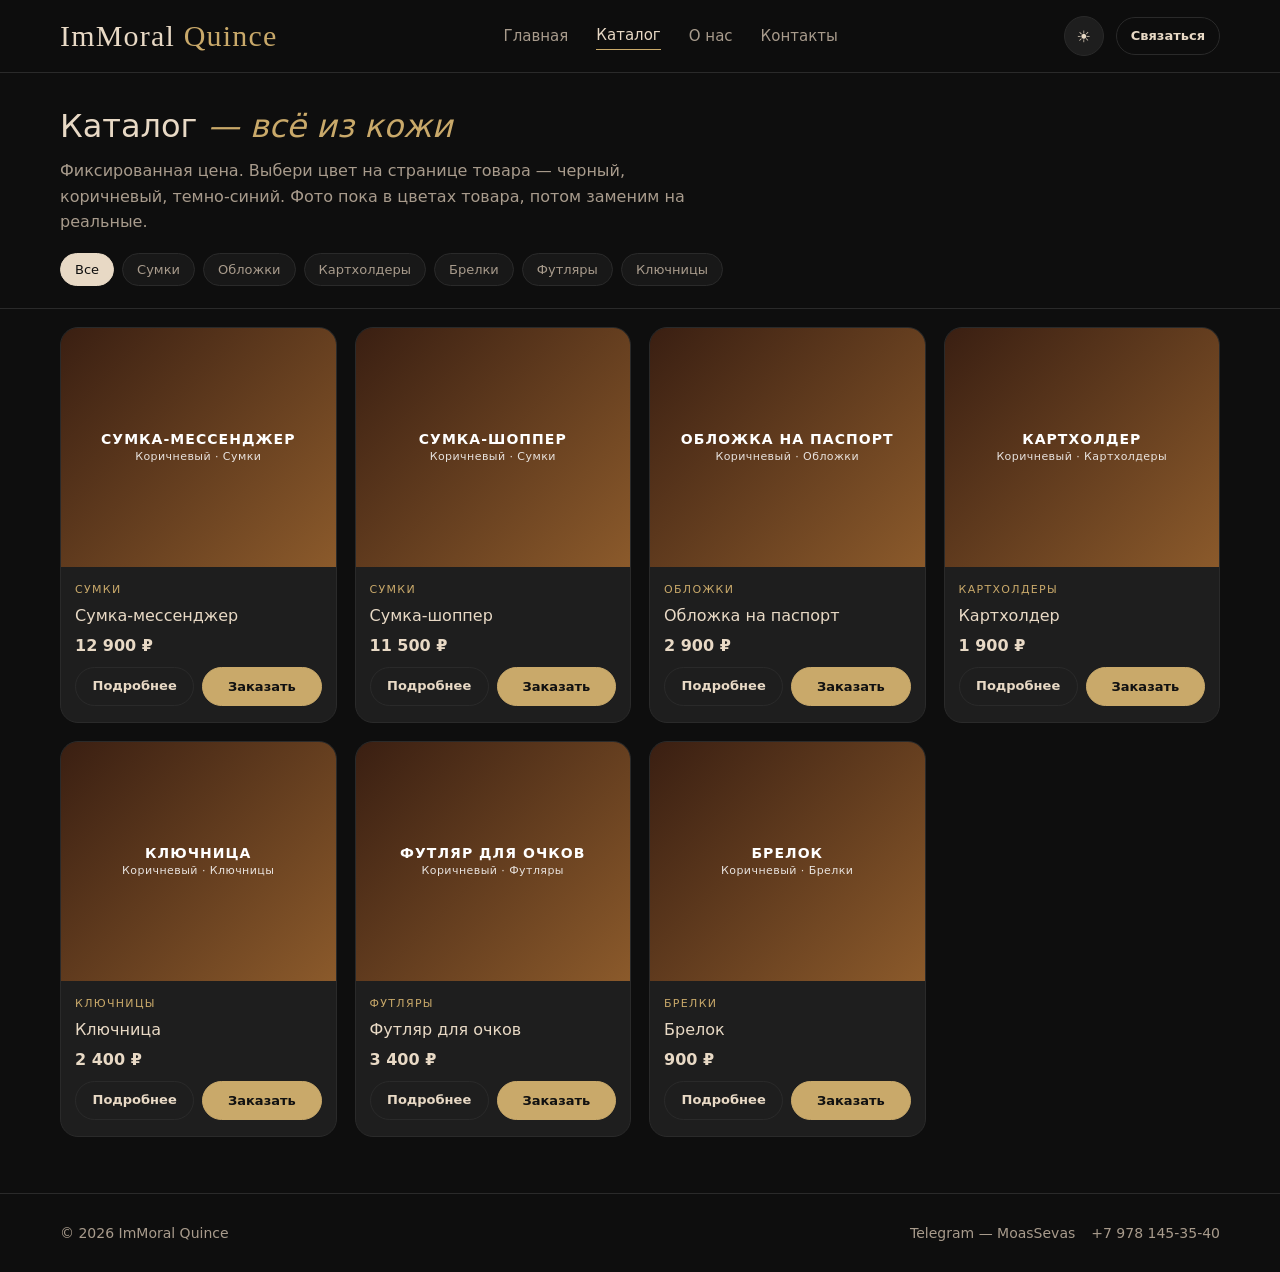
==== catalog.html @ f02e08cb "feat: ImMoral Quince v1 - catalog, product page, themes, order modal" ====
<!doctype html>
<html lang="ru">
<head>
<meta charset="utf-8" />
<meta name="viewport" content="width=device-width,initial-scale=1" />
<title>Каталог — ImMoral Quince</title>
<link rel="stylesheet" href="assets/css/style.css?v=3" />
</head>
<body>
<header class="header">
  <div class="container header__inner">
    <a href="index.html" class="logo">ImMoral <span>Quince</span></a>
    <nav class="nav" id="nav">
      <a href="index.html">Главная</a>
      <a href="catalog.html" class="active">Каталог</a>
      <a href="index.html#about">О нас</a>
      <a href="index.html#contacts">Контакты</a>
    </nav>
    <div class="header__actions">
      <button class="theme-toggle" id="themeToggle" aria-label="Переключить тему">☀️</button>
      <a href="index.html#contacts" class="btn btn--ghost btn--sm">Связаться</a>
      <button class="burger" id="burger">☰</button>
    </div>
  </div>
</header>

<div class="container" style="padding:28px 20px 0">
  <h1 style="font-size:32px; font-weight:400">Каталог <span style="color:var(--accent); font-style:italic">— всё из кожи</span></h1>
  <p style="color:var(--text-muted); margin-top:6px; max-width:640px">Фиксированная цена. Выбери цвет на странице товара — черный, коричневый, темно-синий. Фото пока в цветах товара, потом заменим на реальные.</p>
  <div class="filters" style="margin-top:18px">
    <button class="chip active" data-cat="Все">Все</button>
    <button class="chip" data-cat="Сумки">Сумки</button>
    <button class="chip" data-cat="Обложки">Обложки</button>
    <button class="chip" data-cat="Картхолдеры">Картхолдеры</button>
    <button class="chip" data-cat="Брелки">Брелки</button>
    <button class="chip" data-cat="Футляры">Футляры</button>
    <button class="chip" data-cat="Ключницы">Ключницы</button>
  </div>
</div>

<section class="section" style="padding-top:18px">
  <div class="container">
    <div class="grid" id="catalogGrid"></div>
  </div>
</section>

<footer class="footer">
  <div class="container footer__grid">
    <div>© 2026 ImMoral Quince</div>
    <div style="display:flex; gap:16px">
      <a href="https://t.me/MoasSevas" target="_blank">Telegram — MoasSevas</a>
      <a href="tel:+79781453540">+7 978 145-35-40</a>
    </div>
  </div>
</footer>

<div class="modal" id="orderModal">
  <div class="modal__overlay"></div>
  <div class="modal__box">
    <button class="modal__close">✕</button>
    <div class="modal__title">Оформить заказ</div>
    <div class="modal__sub">Товар: <strong id="orderProductName">—</strong></div>
    <a id="tgBtn" href="https://t.me/MoasSevas" target="_blank" class="modal__btn modal__btn--tg">Написать в Telegram — MoasSevas ↗</a>
    <a href="tel:+79781453540" class="modal__btn modal__btn--phone">+7 978 145-35-40 📞</a>
    <div class="modal__hint">Доставка СДЭК по РФ · Оплата после согласования</div>
  </div>
</div>

<script src="assets/js/products.js"></script>
<script src="assets/js/app.js"></script>
</body>
</html>
---- assets/css/style.css ----
@font-face {
  font-family: 'CyrillicGothSHA';
  src: url('[data-uri]') format('woff2');
  font-weight: 400;
  font-style: normal;
  font-display: swap;
}

:root {
  --bg: #0E0E0E;
  --bg-soft: #181818;
  --bg-card: #1E1E1E;
  --text: #E8D9C5;
  --text-muted: #A89B8C;
  --accent: #C9A96A;
  --accent-hover: #D9B97E;
  --border: #2A2A2A;
  --overlay: rgba(0,0,0,0.7);
  --radius: 16px;
  --max: 1200px;
}

[data-theme="light"] {
  --bg: #F5F1E8;
  --bg-soft: #FFFFFF;
  --bg-card: #FFFFFF;
  --text: #1A1A1A;
  --text-muted: #6B5E52;
  --accent: #8B5A2B;
  --accent-hover: #A66E33;
  --border: #E8DDD0;
  --overlay: rgba(0,0,0,0.4);
}

* { box-sizing: border-box; margin: 0; padding: 0; }

html { scroll-behavior: smooth; }

body {
  font-family: Inter, system-ui, -apple-system, 'Segoe UI', Roboto, Helvetica, Arial, sans-serif;
  background: var(--bg);
  color: var(--text);
  line-height: 1.6;
  -webkit-font-smoothing: antialiased;
  transition: background 0.3s, color 0.3s;
}

a { color: inherit; text-decoration: none; }
img { max-width: 100%; display: block; }
button { font-family: inherit; cursor: pointer; }

.container {
  max-width: var(--max);
  margin: 0 auto;
  padding: 0 20px;
}

/* Header */
.header {
  position: sticky;
  top: 0;
  z-index: 50;
  background: color-mix(in srgb, var(--bg) 92%, transparent);
  backdrop-filter: blur(12px);
  border-bottom: 1px solid var(--border);
}
.header__inner {
  display: flex;
  align-items: center;
  justify-content: space-between;
  height: 72px;
  gap: 16px;
}
.logo {
  font-family: 'CyrillicGothSHA', 'CyrillicGoth', serif;
  font-weight: 400;
  font-size: 30px;
  letter-spacing: 0.04em;
  white-space: nowrap;
  line-height: 1;
}
.logo span { color: var(--accent); }

.nav { display: flex; gap: 28px; align-items: center; }
.nav a { font-size: 15px; color: var(--text-muted); transition: color .2s; }
.nav a:hover, .nav a.active { color: var(--text); }
.nav a.active { border-bottom: 1px solid var(--accent); padding-bottom: 2px; }

.header__actions { display: flex; gap: 12px; align-items: center; }
.btn { display: inline-flex; align-items: center; justify-content: center; gap: 8px; padding: 10px 18px; border-radius: 999px; font-size: 14px; font-weight: 700; border: 1px solid transparent; transition: all .2s; }
.btn--accent { background: var(--accent); color: #111; border-color: var(--accent); }
.btn--accent:hover { background: var(--accent-hover); transform: translateY(-1px); }
.btn--ghost { background: transparent; border-color: var(--border); color: var(--text); }
.btn--ghost:hover { border-color: var(--accent); color: var(--accent); }
.btn--sm { padding: 8px 14px; font-size: 13px; }

.theme-toggle {
  width: 40px; height: 40px; border-radius: 50%; border: 1px solid var(--border); background: var(--bg-card); color: var(--text); display: grid; place-items: center; font-size: 16px;
}
.burger { display: none; width: 40px; height: 40px; border: 1px solid var(--border); border-radius: 10px; background: var(--bg-card); }

/* Hero */
.hero { padding: 48px 0 32px; }
.hero__grid { display: grid; grid-template-columns: 1.15fr 0.85fr; gap: 32px; align-items: center; }
.hero__label { display: inline-flex; align-items: center; gap: 8px; font-size: 12px; letter-spacing: 0.14em; text-transform: uppercase; color: var(--accent); border: 1px solid var(--border); padding: 6px 12px; border-radius: 999px; margin-bottom: 18px; background: var(--bg-soft); }
.hero__title { font-family: Inter, system-ui, sans-serif; font-size: 48px; line-height: 0.95; font-weight: 400; letter-spacing: -0.01em; margin-bottom: 16px; }
.hero__title i { font-style: italic; color: var(--accent); }
.hero__desc { color: var(--text-muted); font-size: 17px; max-width: 540px; margin-bottom: 22px; }
.hero__cta { display: flex; gap: 12px; flex-wrap: wrap; margin-bottom: 18px; }
.hero__trust { display: flex; gap: 18px; flex-wrap: wrap; color: var(--text-muted); font-size: 13px; }
.hero__trust strong { color: var(--text); }
.hero__visual { position: relative; aspect-ratio: 4/3.2; background: var(--bg-soft); border: 1px solid var(--border); border-radius: 24px; overflow: hidden; display: grid; place-items: center; padding: 18px; }
.hero__visual-card { width: 100%; height: 100%; border-radius: 18px; background: linear-gradient(135deg, #2A1D12 0%, #5C3420 45%, #1B2E4A 100%); display: grid; place-items: center; color: #E8D9C5; text-align: center; padding: 24px; position: relative; overflow: hidden; }
.hero__visual-card::after { content: ''; position: absolute; inset: 0; background: radial-gradient(400px 300px at 30% 20%, rgba(201,169,106,0.25), transparent 60%); }
.hero__visual-card > * { position: relative; z-index: 1; }

/* Sections */
.section { padding: 56px 0; border-top: 1px solid var(--border); }
.section__head { display: flex; align-items: end; justify-content: space-between; gap: 16px; margin-bottom: 28px; flex-wrap: wrap; }
.section__title { font-size: 30px; font-weight: 400; line-height: 1.1; }
.section__title span { color: var(--accent); font-style: italic; }
.section__sub { color: var(--text-muted); max-width: 520px; font-size: 15px; }

/* Cards */
.grid { display: grid; grid-template-columns: repeat(4, 1fr); gap: 18px; }
.card { background: var(--bg-card); border: 1px solid var(--border); border-radius: 18px; overflow: hidden; display: flex; flex-direction: column; transition: transform .2s, border-color .2s, box-shadow .2s; }
.card:hover { transform: translateY(-4px); border-color: var(--accent); box-shadow: 0 12px 32px rgba(0,0,0,0.18); }
.card__img { aspect-ratio: 1.15; display: grid; place-items: center; color: #fff; font-size: 13px; letter-spacing: 0.08em; text-transform: uppercase; position: relative; }
.card__img small { opacity: 0.85; font-size: 11px; letter-spacing: 0.04em; text-transform: none; }
.card__body { padding: 14px 14px 16px; display: flex; flex-direction: column; gap: 8px; flex: 1; }
.card__cat { font-size: 11px; letter-spacing: 0.12em; text-transform: uppercase; color: var(--accent); }
.card__name { font-size: 16px; line-height: 1.2; }
.card__price { font-weight: 700; font-size: 16px; }
.card__actions { margin-top: auto; display: flex; gap: 8px; }
.card__actions .btn { flex: 1; }

/* About */
.about { display: grid; grid-template-columns: 0.95fr 1.05fr; gap: 32px; align-items: center; }
.about__img { aspect-ratio: 1.1; border-radius: 20px; border: 1px solid var(--border); background: var(--bg-soft); display: grid; place-items: center; overflow: hidden; }
.about__img-inner { width: 88%; height: 88%; border-radius: 16px; background: linear-gradient(180deg, #1E1A16, #3A2516); display: grid; place-items: center; color: var(--text); text-align: center; padding: 20px; }
.about__text h2 { font-size: 28px; font-weight: 400; margin-bottom: 12px; }
.about__text p { color: var(--text-muted); margin-bottom: 12px; font-size: 15px; }
.features { display: grid; grid-template-columns: repeat(3,1fr); gap: 14px; margin-top: 18px; }
.feature { border: 1px solid var(--border); border-radius: 14px; padding: 14px; background: var(--bg-soft); }
.feature strong { display: block; font-size: 14px; margin-bottom: 4px; }
.feature span { font-size: 13px; color: var(--text-muted); }

/* Catalog filters */
.filters { display: flex; gap: 8px; flex-wrap: wrap; margin-bottom: 22px; }
.chip { padding: 8px 14px; border-radius: 999px; border: 1px solid var(--border); background: var(--bg-soft); color: var(--text-muted); font-size: 13px; cursor: pointer; transition: all .2s; }
.chip.active, .chip:hover { background: var(--text); color: var(--bg); border-color: var(--text); }

/* Product page */
.product { display: grid; grid-template-columns: 1.05fr 0.95fr; gap: 32px; padding: 32px 0 48px; }
.gallery { display: flex; flex-direction: column; gap: 12px; }
.gallery__main { aspect-ratio: 1.05; border-radius: 20px; border: 1px solid var(--border); overflow: hidden; display: grid; place-items: center; color: #fff; position: relative; }
.gallery__nav { display: flex; gap: 10px; }
.gallery__thumb { flex: 1; aspect-ratio: 1; border-radius: 12px; border: 2px solid transparent; cursor: pointer; display: grid; place-items: center; color: #fff; font-size: 12px; transition: border-color .2s; }
.gallery__thumb.active { border-color: var(--accent); }
.gallery__arrow { position: absolute; top: 50%; transform: translateY(-50%); width: 36px; height: 36px; border-radius: 50%; border: 1px solid rgba(255,255,255,0.4); background: rgba(0,0,0,0.35); color: #fff; display: grid; place-items: center; backdrop-filter: blur(6px); }
.gallery__arrow.prev { left: 12px; } .gallery__arrow.next { right: 12px; }

.colors { display: flex; gap: 10px; margin: 10px 0 14px; }
.color-btn { width: 36px; height: 36px; border-radius: 50%; border: 2px solid var(--border); cursor: pointer; position: relative; transition: transform .2s, border-color .2s; }
.color-btn.active { border-color: var(--accent); transform: scale(1.08); box-shadow: 0 0 0 3px color-mix(in srgb, var(--accent) 30%, transparent); }
.color-btn.active::after { content: '✓'; position: absolute; inset: 0; display: grid; place-items: center; color: #fff; font-size: 14px; text-shadow: 0 1px 2px rgba(0,0,0,0.6); }

.specs { margin-top: 18px; border: 1px solid var(--border); border-radius: 14px; overflow: hidden; }
.specs__row { display: flex; justify-content: space-between; gap: 12px; padding: 10px 14px; font-size: 14px; border-bottom: 1px solid var(--border); }
.specs__row:last-child { border: 0; }
.specs__row span:first-child { color: var(--text-muted); }
.reviews { margin-top: 22px; border: 1px dashed var(--border); border-radius: 14px; padding: 16px; background: var(--bg-soft); color: var(--text-muted); font-size: 14px; text-align: center; }

/* Modal */
.modal { position: fixed; inset: 0; display: none; place-items: center; z-index: 80; padding: 16px; }
.modal.open { display: grid; }
.modal__overlay { position: absolute; inset: 0; background: var(--overlay); backdrop-filter: blur(4px); }
.modal__box { position: relative; width: min(420px, 100%); background: var(--bg-soft); border: 1px solid var(--border); border-radius: 20px; padding: 22px; z-index: 1; box-shadow: 0 20px 60px rgba(0,0,0,0.4); }
.modal__close { position: absolute; top: 12px; right: 12px; width: 32px; height: 32px; border-radius: 50%; border: 1px solid var(--border); background: var(--bg-card); display: grid; place-items: center; }
.modal__title { font-size: 18px; margin-bottom: 6px; padding-right: 32px; }
.modal__sub { font-size: 13px; color: var(--text-muted); margin-bottom: 16px; }
.modal__btn { width: 100%; padding: 14px 16px; border-radius: 14px; font-weight: 700; font-size: 15px; display: flex; align-items: center; justify-content: center; gap: 8px; border: 1px solid transparent; margin-bottom: 10px; transition: transform .15s; }
.modal__btn:hover { transform: translateY(-1px); }
.modal__btn--tg { background: #229ED9; color: #fff; }
.modal__btn--phone { background: var(--bg-card); border-color: var(--border); color: var(--text); }
.modal__hint { font-size: 12px; color: var(--text-muted); text-align: center; margin-top: 6px; }

/* Footer */
.footer { border-top: 1px solid var(--border); padding: 28px 0; color: var(--text-muted); font-size: 14px; }
.footer__grid { display: flex; justify-content: space-between; gap: 20px; flex-wrap: wrap; }
.footer a:hover { color: var(--text); }

/* Mobile */
@media (max-width: 980px) {
  .grid { grid-template-columns: repeat(2, 1fr); }
  .hero__grid, .about, .product { grid-template-columns: 1fr; }
  .hero__title { font-size: 40px; }
  .features { grid-template-columns: 1fr; }
  .nav { display: none; }
  .nav.open { display: flex; position: absolute; top: 72px; left: 0; right: 0; background: var(--bg-soft); border-bottom: 1px solid var(--border); padding: 14px 20px; flex-direction: column; align-items: stretch; }
  .burger { display: grid; place-items: center; }
}
@media (max-width: 560px) {
  .grid { grid-template-columns: 1fr; }
  .hero { padding-top: 28px; }
}
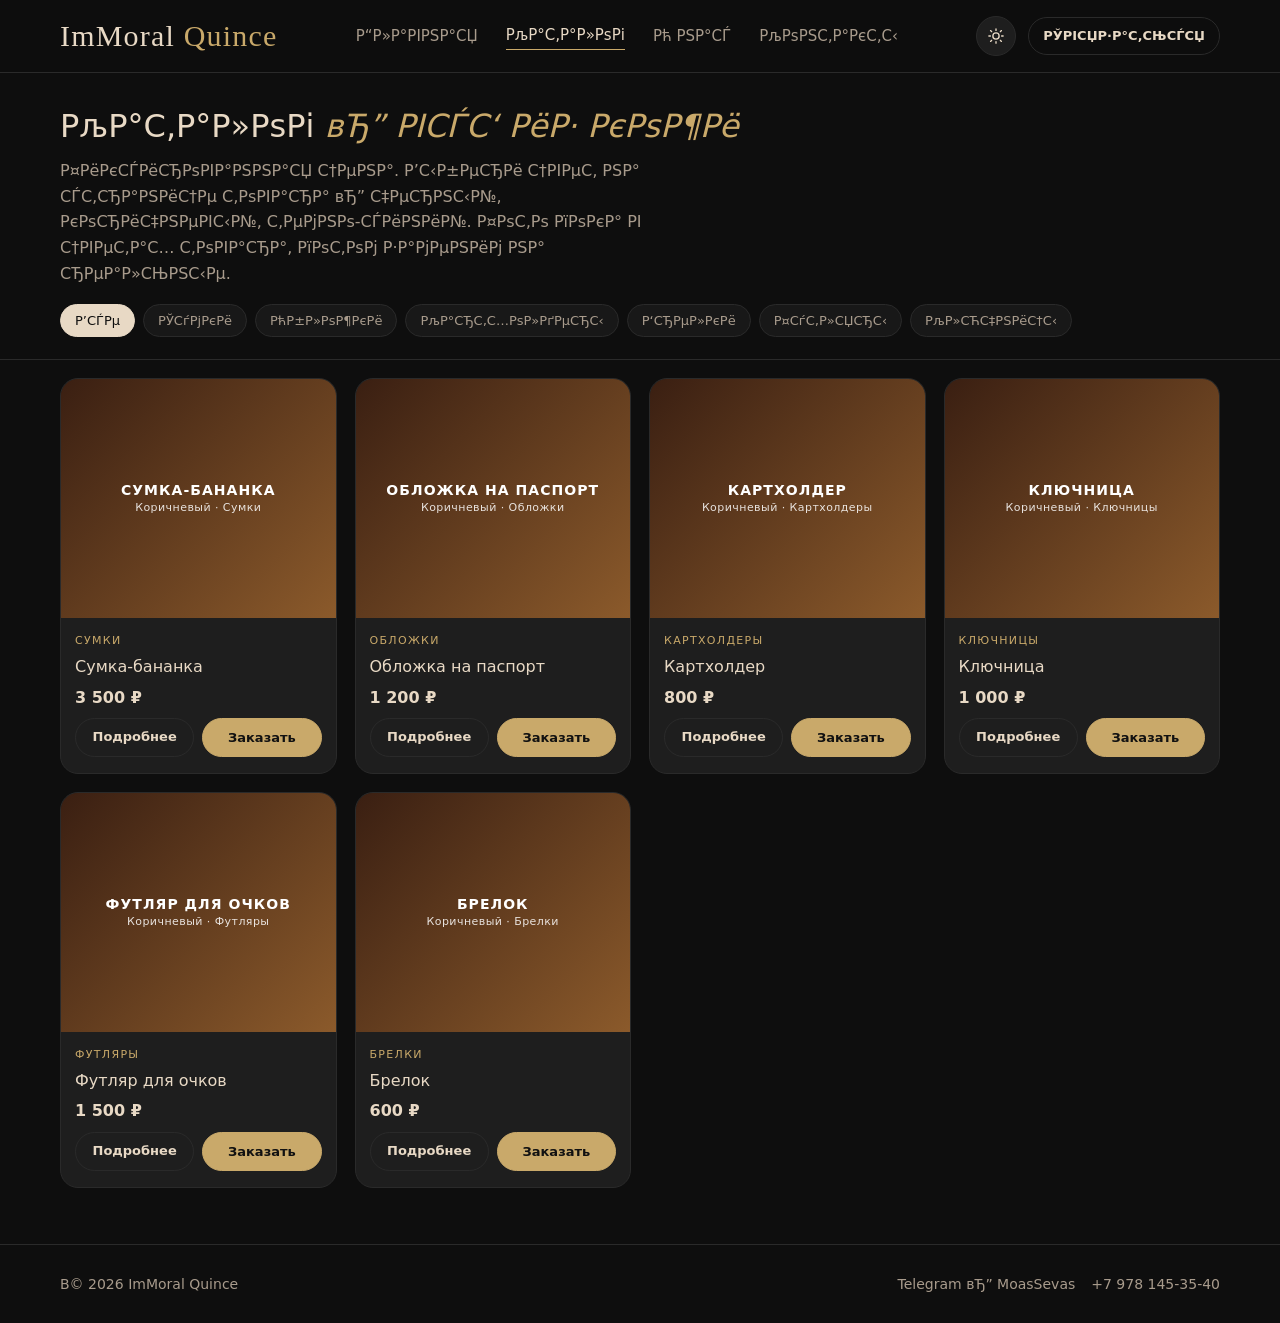
==== commit 2de42fb8: "feat: update prices (banana 3500, passport 1200 etc), remove shopper/reviews, minimal theme icons, f" ====
--- a/catalog.html
+++ b/catalog.html
@@ -1,40 +1,40 @@
-<!doctype html>
+﻿<!doctype html>
 <html lang="ru">
 <head>
 <meta charset="utf-8" />
 <meta name="viewport" content="width=device-width,initial-scale=1" />
-<title>Каталог — ImMoral Quince</title>
-<link rel="stylesheet" href="assets/css/style.css?v=3" />
+<title>РљР°С‚Р°Р»РѕРі вЂ” ImMoral Quince</title>
+<link rel="stylesheet" href="assets/css/style.css?v=4" />
 </head>
 <body>
 <header class="header">
   <div class="container header__inner">
     <a href="index.html" class="logo">ImMoral <span>Quince</span></a>
     <nav class="nav" id="nav">
-      <a href="index.html">Главная</a>
-      <a href="catalog.html" class="active">Каталог</a>
-      <a href="index.html#about">О нас</a>
-      <a href="index.html#contacts">Контакты</a>
+      <a href="index.html">Р“Р»Р°РІРЅР°СЏ</a>
+      <a href="catalog.html" class="active">РљР°С‚Р°Р»РѕРі</a>
+      <a href="index.html#about">Рћ РЅР°СЃ</a>
+      <a href="index.html#contacts">РљРѕРЅС‚Р°РєС‚С‹</a>
     </nav>
     <div class="header__actions">
-      <button class="theme-toggle" id="themeToggle" aria-label="Переключить тему">☀️</button>
-      <a href="index.html#contacts" class="btn btn--ghost btn--sm">Связаться</a>
-      <button class="burger" id="burger">☰</button>
+      <button class="theme-toggle" id="themeToggle" aria-label="РџРµСЂРµРєР»СЋС‡РёС‚СЊ С‚РµРјСѓ">вЂпёЏ</button>
+      <a href="index.html#contacts" class="btn btn--ghost btn--sm">РЎРІСЏР·Р°С‚СЊСЃСЏ</a>
+      <button class="burger" id="burger">в°</button>
     </div>
   </div>
 </header>
 
 <div class="container" style="padding:28px 20px 0">
-  <h1 style="font-size:32px; font-weight:400">Каталог <span style="color:var(--accent); font-style:italic">— всё из кожи</span></h1>
-  <p style="color:var(--text-muted); margin-top:6px; max-width:640px">Фиксированная цена. Выбери цвет на странице товара — черный, коричневый, темно-синий. Фото пока в цветах товара, потом заменим на реальные.</p>
+  <h1 style="font-size:32px; font-weight:400">РљР°С‚Р°Р»РѕРі <span style="color:var(--accent); font-style:italic">вЂ” РІСЃС‘ РёР· РєРѕР¶Рё</span></h1>
+  <p style="color:var(--text-muted); margin-top:6px; max-width:640px">Р¤РёРєСЃРёСЂРѕРІР°РЅРЅР°СЏ С†РµРЅР°. Р’С‹Р±РµСЂРё С†РІРµС‚ РЅР° СЃС‚СЂР°РЅРёС†Рµ С‚РѕРІР°СЂР° вЂ” С‡РµСЂРЅС‹Р№, РєРѕСЂРёС‡РЅРµРІС‹Р№, С‚РµРјРЅРѕ-СЃРёРЅРёР№. Р¤РѕС‚Рѕ РїРѕРєР° РІ С†РІРµС‚Р°С… С‚РѕРІР°СЂР°, РїРѕС‚РѕРј Р·Р°РјРµРЅРёРј РЅР° СЂРµР°Р»СЊРЅС‹Рµ.</p>
   <div class="filters" style="margin-top:18px">
-    <button class="chip active" data-cat="Все">Все</button>
-    <button class="chip" data-cat="Сумки">Сумки</button>
-    <button class="chip" data-cat="Обложки">Обложки</button>
-    <button class="chip" data-cat="Картхолдеры">Картхолдеры</button>
-    <button class="chip" data-cat="Брелки">Брелки</button>
-    <button class="chip" data-cat="Футляры">Футляры</button>
-    <button class="chip" data-cat="Ключницы">Ключницы</button>
+    <button class="chip active" data-cat="Р’СЃРµ">Р’СЃРµ</button>
+    <button class="chip" data-cat="РЎСѓРјРєРё">РЎСѓРјРєРё</button>
+    <button class="chip" data-cat="РћР±Р»РѕР¶РєРё">РћР±Р»РѕР¶РєРё</button>
+    <button class="chip" data-cat="РљР°СЂС‚С…РѕР»РґРµСЂС‹">РљР°СЂС‚С…РѕР»РґРµСЂС‹</button>
+    <button class="chip" data-cat="Р‘СЂРµР»РєРё">Р‘СЂРµР»РєРё</button>
+    <button class="chip" data-cat="Р¤СѓС‚Р»СЏСЂС‹">Р¤СѓС‚Р»СЏСЂС‹</button>
+    <button class="chip" data-cat="РљР»СЋС‡РЅРёС†С‹">РљР»СЋС‡РЅРёС†С‹</button>
   </div>
 </div>
 
@@ -46,9 +46,9 @@
 
 <footer class="footer">
   <div class="container footer__grid">
-    <div>© 2026 ImMoral Quince</div>
+    <div>В© 2026 ImMoral Quince</div>
     <div style="display:flex; gap:16px">
-      <a href="https://t.me/MoasSevas" target="_blank">Telegram — MoasSevas</a>
+      <a href="https://t.me/MoasSevas" target="_blank">Telegram вЂ” MoasSevas</a>
       <a href="tel:+79781453540">+7 978 145-35-40</a>
     </div>
   </div>
@@ -57,12 +57,12 @@
 <div class="modal" id="orderModal">
   <div class="modal__overlay"></div>
   <div class="modal__box">
-    <button class="modal__close">✕</button>
-    <div class="modal__title">Оформить заказ</div>
-    <div class="modal__sub">Товар: <strong id="orderProductName">—</strong></div>
-    <a id="tgBtn" href="https://t.me/MoasSevas" target="_blank" class="modal__btn modal__btn--tg">Написать в Telegram — MoasSevas ↗</a>
-    <a href="tel:+79781453540" class="modal__btn modal__btn--phone">+7 978 145-35-40 📞</a>
-    <div class="modal__hint">Доставка СДЭК по РФ · Оплата после согласования</div>
+    <button class="modal__close">вњ•</button>
+    <div class="modal__title">РћС„РѕСЂРјРёС‚СЊ Р·Р°РєР°Р·</div>
+    <div class="modal__sub">РўРѕРІР°СЂ: <strong id="orderProductName">вЂ”</strong></div>
+    <a id="tgBtn" href="https://t.me/MoasSevas" target="_blank" class="modal__btn modal__btn--tg">РќР°РїРёСЃР°С‚СЊ РІ Telegram вЂ” MoasSevas в†—</a>
+    <a href="tel:+79781453540" class="modal__btn modal__btn--phone">+7 978 145-35-40 рџ“ћ</a>
+    <div class="modal__hint">Р”РѕСЃС‚Р°РІРєР° РЎР”Р­Рљ РїРѕ Р Р¤ В· РћРїР»Р°С‚Р° РїРѕСЃР»Рµ СЃРѕРіР»Р°СЃРѕРІР°РЅРёСЏ</div>
   </div>
 </div>
 
--- a/assets/css/style.css
+++ b/assets/css/style.css
@@ -95,8 +95,11 @@
 .btn--sm { padding: 8px 14px; font-size: 13px; }
 
 .theme-toggle {
-  width: 40px; height: 40px; border-radius: 50%; border: 1px solid var(--border); background: var(--bg-card); color: var(--text); display: grid; place-items: center; font-size: 16px;
-}
+  width: 40px; height: 40px; border-radius: 50%; border: 1px solid var(--border); background: var(--bg-card); color: var(--text); display: grid; place-items: center; line-height: 1;
+}
+.theme-toggle svg { width: 18px; height: 18px; display: block; }
+[data-theme="dark"] .theme-toggle { color: #E8D9C5; }
+[data-theme="light"] .theme-toggle { color: #1A1A1A; }
 .burger { display: none; width: 40px; height: 40px; border: 1px solid var(--border); border-radius: 10px; background: var(--bg-card); }
 
 /* Hero */
@@ -169,7 +172,7 @@
 .specs__row { display: flex; justify-content: space-between; gap: 12px; padding: 10px 14px; font-size: 14px; border-bottom: 1px solid var(--border); }
 .specs__row:last-child { border: 0; }
 .specs__row span:first-child { color: var(--text-muted); }
-.reviews { margin-top: 22px; border: 1px dashed var(--border); border-radius: 14px; padding: 16px; background: var(--bg-soft); color: var(--text-muted); font-size: 14px; text-align: center; }
+
 
 /* Modal */
 .modal { position: fixed; inset: 0; display: none; place-items: center; z-index: 80; padding: 16px; }
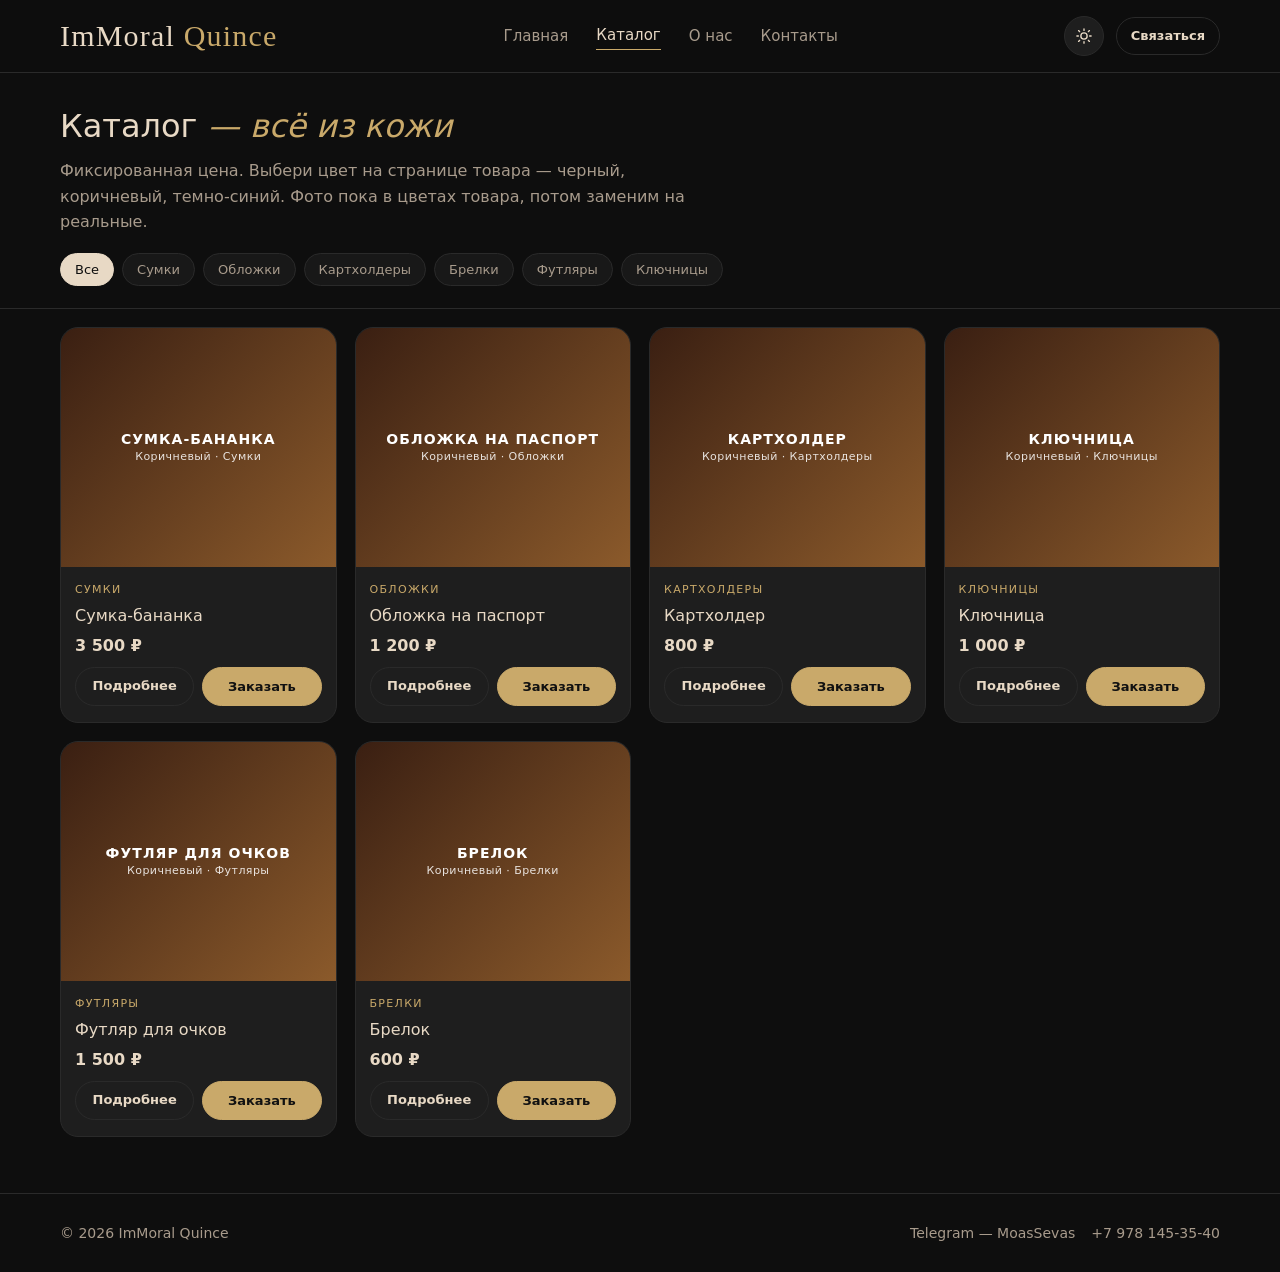
==== commit a8124e7c: "fix: encoding mojibake in html, fix hero price and order text" ====
--- a/catalog.html
+++ b/catalog.html
@@ -1,9 +1,9 @@
-﻿<!doctype html>
+<!doctype html>
 <html lang="ru">
 <head>
 <meta charset="utf-8" />
 <meta name="viewport" content="width=device-width,initial-scale=1" />
-<title>РљР°С‚Р°Р»РѕРі вЂ” ImMoral Quince</title>
+<title>Каталог — ImMoral Quince</title>
 <link rel="stylesheet" href="assets/css/style.css?v=4" />
 </head>
 <body>
@@ -11,30 +11,30 @@
   <div class="container header__inner">
     <a href="index.html" class="logo">ImMoral <span>Quince</span></a>
     <nav class="nav" id="nav">
-      <a href="index.html">Р“Р»Р°РІРЅР°СЏ</a>
-      <a href="catalog.html" class="active">РљР°С‚Р°Р»РѕРі</a>
-      <a href="index.html#about">Рћ РЅР°СЃ</a>
-      <a href="index.html#contacts">РљРѕРЅС‚Р°РєС‚С‹</a>
+      <a href="index.html">Главная</a>
+      <a href="catalog.html" class="active">Каталог</a>
+      <a href="index.html#about">О нас</a>
+      <a href="index.html#contacts">Контакты</a>
     </nav>
     <div class="header__actions">
-      <button class="theme-toggle" id="themeToggle" aria-label="РџРµСЂРµРєР»СЋС‡РёС‚СЊ С‚РµРјСѓ">вЂпёЏ</button>
-      <a href="index.html#contacts" class="btn btn--ghost btn--sm">РЎРІСЏР·Р°С‚СЊСЃСЏ</a>
-      <button class="burger" id="burger">в°</button>
+      <button class="theme-toggle" id="themeToggle" aria-label="Переключить тему">☀️</button>
+      <a href="index.html#contacts" class="btn btn--ghost btn--sm">Связаться</a>
+      <button class="burger" id="burger">☰</button>
     </div>
   </div>
 </header>
 
 <div class="container" style="padding:28px 20px 0">
-  <h1 style="font-size:32px; font-weight:400">РљР°С‚Р°Р»РѕРі <span style="color:var(--accent); font-style:italic">вЂ” РІСЃС‘ РёР· РєРѕР¶Рё</span></h1>
-  <p style="color:var(--text-muted); margin-top:6px; max-width:640px">Р¤РёРєСЃРёСЂРѕРІР°РЅРЅР°СЏ С†РµРЅР°. Р’С‹Р±РµСЂРё С†РІРµС‚ РЅР° СЃС‚СЂР°РЅРёС†Рµ С‚РѕРІР°СЂР° вЂ” С‡РµСЂРЅС‹Р№, РєРѕСЂРёС‡РЅРµРІС‹Р№, С‚РµРјРЅРѕ-СЃРёРЅРёР№. Р¤РѕС‚Рѕ РїРѕРєР° РІ С†РІРµС‚Р°С… С‚РѕРІР°СЂР°, РїРѕС‚РѕРј Р·Р°РјРµРЅРёРј РЅР° СЂРµР°Р»СЊРЅС‹Рµ.</p>
+  <h1 style="font-size:32px; font-weight:400">Каталог <span style="color:var(--accent); font-style:italic">— всё из кожи</span></h1>
+  <p style="color:var(--text-muted); margin-top:6px; max-width:640px">Фиксированная цена. Выбери цвет на странице товара — черный, коричневый, темно-синий. Фото пока в цветах товара, потом заменим на реальные.</p>
   <div class="filters" style="margin-top:18px">
-    <button class="chip active" data-cat="Р’СЃРµ">Р’СЃРµ</button>
-    <button class="chip" data-cat="РЎСѓРјРєРё">РЎСѓРјРєРё</button>
-    <button class="chip" data-cat="РћР±Р»РѕР¶РєРё">РћР±Р»РѕР¶РєРё</button>
-    <button class="chip" data-cat="РљР°СЂС‚С…РѕР»РґРµСЂС‹">РљР°СЂС‚С…РѕР»РґРµСЂС‹</button>
-    <button class="chip" data-cat="Р‘СЂРµР»РєРё">Р‘СЂРµР»РєРё</button>
-    <button class="chip" data-cat="Р¤СѓС‚Р»СЏСЂС‹">Р¤СѓС‚Р»СЏСЂС‹</button>
-    <button class="chip" data-cat="РљР»СЋС‡РЅРёС†С‹">РљР»СЋС‡РЅРёС†С‹</button>
+    <button class="chip active" data-cat="Все">Все</button>
+    <button class="chip" data-cat="Сумки">Сумки</button>
+    <button class="chip" data-cat="Обложки">Обложки</button>
+    <button class="chip" data-cat="Картхолдеры">Картхолдеры</button>
+    <button class="chip" data-cat="Брелки">Брелки</button>
+    <button class="chip" data-cat="Футляры">Футляры</button>
+    <button class="chip" data-cat="Ключницы">Ключницы</button>
   </div>
 </div>
 
@@ -46,9 +46,9 @@
 
 <footer class="footer">
   <div class="container footer__grid">
-    <div>В© 2026 ImMoral Quince</div>
+    <div>© 2026 ImMoral Quince</div>
     <div style="display:flex; gap:16px">
-      <a href="https://t.me/MoasSevas" target="_blank">Telegram вЂ” MoasSevas</a>
+      <a href="https://t.me/MoasSevas" target="_blank">Telegram — MoasSevas</a>
       <a href="tel:+79781453540">+7 978 145-35-40</a>
     </div>
   </div>
@@ -57,12 +57,12 @@
 <div class="modal" id="orderModal">
   <div class="modal__overlay"></div>
   <div class="modal__box">
-    <button class="modal__close">вњ•</button>
-    <div class="modal__title">РћС„РѕСЂРјРёС‚СЊ Р·Р°РєР°Р·</div>
-    <div class="modal__sub">РўРѕРІР°СЂ: <strong id="orderProductName">вЂ”</strong></div>
-    <a id="tgBtn" href="https://t.me/MoasSevas" target="_blank" class="modal__btn modal__btn--tg">РќР°РїРёСЃР°С‚СЊ РІ Telegram вЂ” MoasSevas в†—</a>
-    <a href="tel:+79781453540" class="modal__btn modal__btn--phone">+7 978 145-35-40 рџ“ћ</a>
-    <div class="modal__hint">Р”РѕСЃС‚Р°РІРєР° РЎР”Р­Рљ РїРѕ Р Р¤ В· РћРїР»Р°С‚Р° РїРѕСЃР»Рµ СЃРѕРіР»Р°СЃРѕРІР°РЅРёСЏ</div>
+    <button class="modal__close">✕</button>
+    <div class="modal__title">Оформить заказ</div>
+    <div class="modal__sub">Товар: <strong id="orderProductName">—</strong></div>
+    <a id="tgBtn" href="https://t.me/MoasSevas" target="_blank" class="modal__btn modal__btn--tg">Написать в Telegram — MoasSevas ↗</a>
+    <a href="tel:+79781453540" class="modal__btn modal__btn--phone">+7 978 145-35-40 📞</a>
+    <div class="modal__hint">Доставка СДЭК по РФ · Оплата после согласования</div>
   </div>
 </div>
 
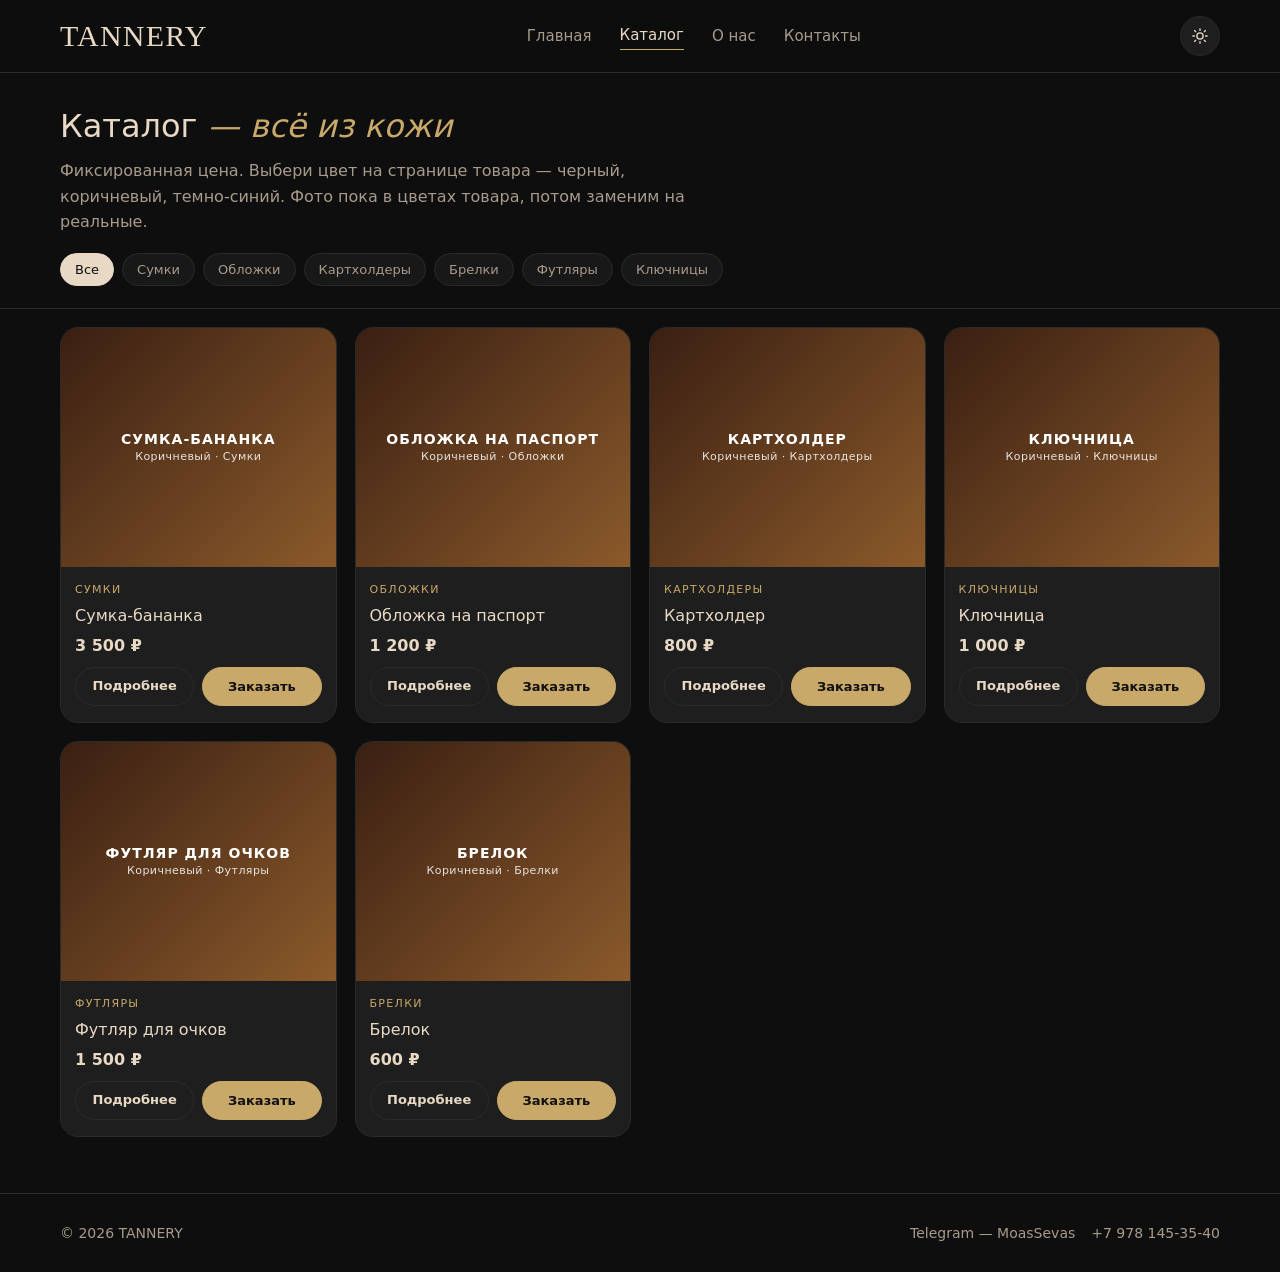
==== commit d80c85cf: "feat: rename ImMoral Quince -> TANNERY, simplify delivery to СДЭК, remove header buttons duplicate" ====
--- a/catalog.html
+++ b/catalog.html
@@ -3,13 +3,13 @@
 <head>
 <meta charset="utf-8" />
 <meta name="viewport" content="width=device-width,initial-scale=1" />
-<title>Каталог — ImMoral Quince</title>
-<link rel="stylesheet" href="assets/css/style.css?v=4" />
+<title>Каталог — TANNERY</title>
+<link rel="stylesheet" href="assets/css/style.css?v=5" />
 </head>
 <body>
 <header class="header">
   <div class="container header__inner">
-    <a href="index.html" class="logo">ImMoral <span>Quince</span></a>
+    <a href="index.html" class="logo">TANNERY</a>
     <nav class="nav" id="nav">
       <a href="index.html">Главная</a>
       <a href="catalog.html" class="active">Каталог</a>
@@ -18,7 +18,6 @@
     </nav>
     <div class="header__actions">
       <button class="theme-toggle" id="themeToggle" aria-label="Переключить тему">☀️</button>
-      <a href="index.html#contacts" class="btn btn--ghost btn--sm">Связаться</a>
       <button class="burger" id="burger">☰</button>
     </div>
   </div>
@@ -46,7 +45,7 @@
 
 <footer class="footer">
   <div class="container footer__grid">
-    <div>© 2026 ImMoral Quince</div>
+    <div>© 2026 TANNERY</div>
     <div style="display:flex; gap:16px">
       <a href="https://t.me/MoasSevas" target="_blank">Telegram — MoasSevas</a>
       <a href="tel:+79781453540">+7 978 145-35-40</a>
